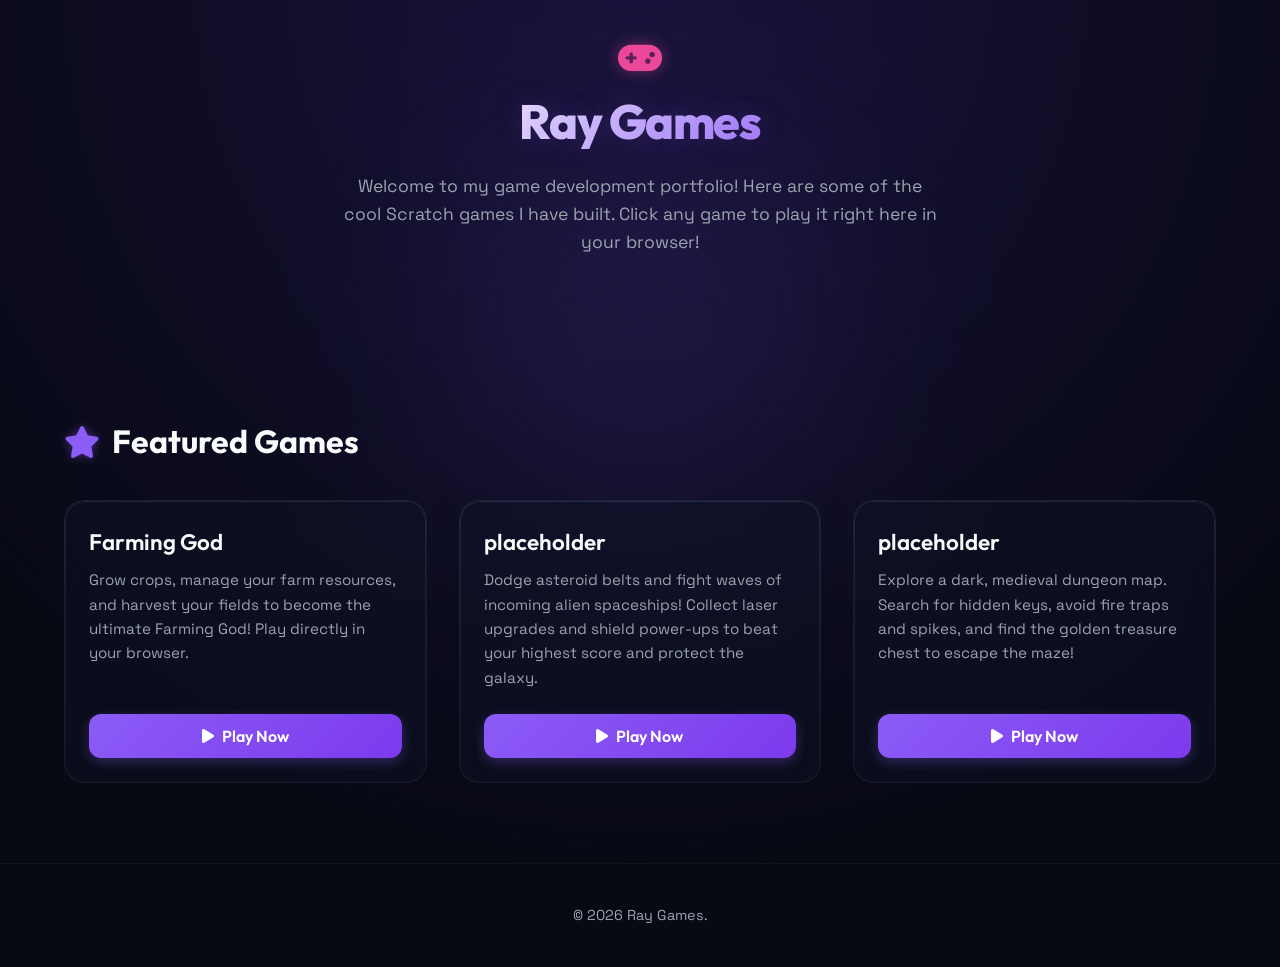
==== index.html @ 93362e8f "Add first game Farming God" ====
<!DOCTYPE html>
<html lang="en">
<head>
  <meta charset="UTF-8">
  <meta name="viewport" content="width=device-width, initial-scale=1.0">
  
  <!-- SEO & Page Metadata -->
  <title>Ray Games | My Scratch Games Portfolio</title>
  <meta name="description" content="Welcome to Ray Games! Check out the fun interactive Scratch games created by Ray, including Neon Runner, Galaxy Defender, and Mystery Maze. Play them directly in your browser.">
  
  <!-- FontAwesome Icons -->
  <link rel="stylesheet" href="https://cdnjs.cloudflare.com/ajax/libs/font-awesome/6.4.0/css/all.min.css">
  
  <!-- Custom Stylesheets -->
  <link rel="stylesheet" href="style.css">
</head>
<body>

  <!-- Header Section -->
  <header>
    <div class="container">
      <div class="logo-container">
        <i class="fa-solid fa-gamepad logo-icon"></i>
      </div>
      <h1>Ray Games</h1>
      <p>Welcome to my game development portfolio! Here are some of the cool Scratch games I have built. Click any game to play it right here in your browser!</p>
    </div>
  </header>

  <!-- Hero Section -->
  <section class="hero">
    <div class="container">
      <!-- Background glowing effect elements can be added or controlled via JS -->
    </div>
  </section>

  <!-- Games Section -->
  <section class="games-section">
    <div class="container">
      <h2 class="section-title">
        <i class="fa-solid fa-star"></i> Featured Games
      </h2>
      
      <div class="games-grid">
        <!-- Game Card 1: Farming God -->
        <div class="game-card" data-scratch-id="1306040052">
          <div class="game-content">
            <h3>Farming God</h3>
            <p>Grow crops, manage your farm resources, and harvest your fields to become the ultimate Farming God! Play directly in your browser.</p>
            <button class="btn btn-primary play-btn" id="play-farming-god">
              <i class="fa-solid fa-play"></i> Play Now
            </button>
          </div>
        </div>

        <!-- Game Card 2: Galaxy Defender -->
        <div class="game-card" data-scratch-id="10128431">
          <div class="game-content">
            <h3>placeholder</h3>
            <p>Dodge asteroid belts and fight waves of incoming alien spaceships! Collect laser upgrades and shield power-ups to beat your highest score and protect the galaxy.</p>
            <button class="btn btn-primary play-btn" id="play-galaxy-defender">
              <i class="fa-solid fa-play"></i> Play Now
            </button>
          </div>
        </div>

        <!-- Game Card 3: Mystery Maze -->
        <div class="game-card" data-scratch-id="10128431">
          <div class="game-content">
            <h3>placeholder</h3>
            <p>Explore a dark, medieval dungeon map. Search for hidden keys, avoid fire traps and spikes, and find the golden treasure chest to escape the maze!</p>
            <button class="btn btn-primary play-btn" id="play-mystery-maze">
              <i class="fa-solid fa-play"></i> Play Now
            </button>
          </div>
        </div>
      </div>
    </div>
  </section>

  <!-- Modal for Playing Game -->
  <div class="modal" id="play-modal" aria-hidden="true" role="dialog">
    <div class="modal-content">
      <div class="modal-header">
        <h3 class="modal-title">Playing Game</h3>
        <button class="modal-close" aria-label="Close modal" id="modal-close-btn">
          <i class="fa-solid fa-xmark"></i>
        </button>
      </div>
      <div class="modal-body">
        <div class="game-iframe-wrapper">
          <!-- Scratch iframe loaded dynamically by JS -->
        </div>
        <div class="modal-instructions">
          <h4><i class="fa-solid fa-circle-info"></i> How to Play</h4>
          <p>Click the green flag inside the game screen to start playing! Use your keyboard arrow keys or mouse to control the game controls.</p>
        </div>
      </div>
    </div>
  </div>

  <!-- Footer -->
  <footer>
    <div class="container">
      <p>&copy; 2026 Ray Games.</p>
    </div>
  </footer>

  <!-- Custom Scripts -->
  <script src="app.js"></script>
</body>
</html>
---- style.css ----
@import url('https://fonts.googleapis.com/css2?family=Outfit:wght@400;600;800&family=Space+Grotesk:wght@400;500;700&display=swap');

:root {
  /* Design system tokens */
  --bg-dark: #070913;
  --bg-gradient: radial-gradient(circle at 50% 0%, #17123a 0%, #070913 75%);
  --card-bg: rgba(17, 20, 40, 0.45);
  --card-border: rgba(255, 255, 255, 0.06);
  --card-border-hover: rgba(139, 92, 246, 0.4);
  --text-light: #f9fafb;
  --text-gray: #9ca3af;
  
  /* Brand colors */
  --primary: #8b5cf6;
  --primary-glow: rgba(139, 92, 246, 0.45);
  --secondary: #ec4899;
  --secondary-glow: rgba(236, 72, 153, 0.45);
  --accent-cyan: #06b6d4;
  --accent-cyan-glow: rgba(6, 182, 212, 0.4);
  
  /* Fonts */
  --font-heading: 'Outfit', sans-serif;
  --font-body: 'Space Grotesk', sans-serif;
  
  /* Shadows & Blurs */
  --glass-blur: blur(12px);
  --glow-shadow: 0 0 20px var(--primary-glow);
  --glow-shadow-secondary: 0 0 20px var(--secondary-glow);
}

/* Reset */
* {
  margin: 0;
  padding: 0;
  box-sizing: border-box;
}

html {
  scroll-behavior: smooth;
}

body {
  background-color: var(--bg-dark);
  background-image: var(--bg-gradient);
  color: var(--text-light);
  font-family: var(--font-body);
  min-height: 100vh;
  overflow-x: hidden;
  display: flex;
  flex-direction: column;
  line-height: 1.6;
}

/* Custom Scrollbar */
::-webkit-scrollbar {
  width: 8px;
}
::-webkit-scrollbar-track {
  background: var(--bg-dark);
}
::-webkit-scrollbar-thumb {
  background: rgba(255, 255, 255, 0.1);
  border-radius: 4px;
}
::-webkit-scrollbar-thumb:hover {
  background: var(--primary);
}

/* Container */
.container {
  width: 100%;
  max-width: 1200px;
  margin: 0 auto;
  padding: 0 24px;
}

/* Header */
header {
  padding: 40px 0 20px;
  text-align: center;
  position: relative;
  z-index: 10;
}

.logo-container {
  display: inline-flex;
  align-items: center;
  gap: 12px;
  margin-bottom: 8px;
}

.logo-icon {
  font-size: 2.2rem;
  color: var(--secondary);
  text-shadow: 0 0 15px var(--secondary-glow);
  animation: pulse 2s infinite ease-in-out;
}

header h1 {
  font-family: var(--font-heading);
  font-size: 3rem;
  font-weight: 800;
  letter-spacing: -0.03em;
  background: linear-gradient(135deg, #fff 30%, var(--primary) 70%, var(--secondary) 100%);
  -webkit-background-clip: text;
  -webkit-text-fill-color: transparent;
  background-clip: text;
  text-shadow: 0 0 30px rgba(139, 92, 246, 0.2);
  margin: 0;
}

header p {
  color: var(--text-gray);
  font-size: 1.1rem;
  max-width: 600px;
  margin: 12px auto 0;
}

/* Hero Section */
.hero {
  text-align: center;
  padding: 60px 0 40px;
  position: relative;
}

.hero::after {
  content: '';
  position: absolute;
  top: 50%;
  left: 50%;
  transform: translate(-50%, -50%);
  width: 300px;
  height: 300px;
  background: var(--primary);
  filter: blur(120px);
  opacity: 0.15;
  pointer-events: none;
  z-index: 0;
}

/* Games Grid */
.games-section {
  padding: 40px 0 80px;
  position: relative;
  z-index: 1;
}

.section-title {
  font-family: var(--font-heading);
  font-size: 2rem;
  font-weight: 700;
  margin-bottom: 32px;
  display: flex;
  align-items: center;
  gap: 12px;
}

.section-title i {
  color: var(--primary);
  text-shadow: 0 0 10px var(--primary-glow);
}

.games-grid {
  display: grid;
  grid-template-columns: repeat(auto-fill, minmax(320px, 1fr));
  gap: 32px;
}

/* Game Card */
.game-card {
  background: var(--card-bg);
  border: 1px solid var(--card-border);
  border-radius: 20px;
  overflow: hidden;
  backdrop-filter: var(--glass-blur);
  -webkit-backdrop-filter: var(--glass-blur);
  transition: all 0.4s cubic-bezier(0.175, 0.885, 0.32, 1.275);
  display: flex;
  flex-direction: column;
  position: relative;
}

.game-card::before {
  content: '';
  position: absolute;
  inset: 0;
  border-radius: 20px;
  padding: 1px;
  background: linear-gradient(to bottom, rgba(255, 255, 255, 0.1), rgba(255, 255, 255, 0.02));
  -webkit-mask: linear-gradient(#fff 0 0) content-box, linear-gradient(#fff 0 0);
  -webkit-mask-composite: xor;
  mask-composite: exclude;
  pointer-events: none;
}

.game-card:hover {
  transform: translateY(-8px);
  border-color: var(--card-border-hover);
  box-shadow: 0 12px 30px rgba(0, 0, 0, 0.4), 0 0 20px var(--primary-glow);
}

.game-thumbnail-container {
  width: 100%;
  aspect-ratio: 16/10;
  background: #111424;
  overflow: hidden;
  position: relative;
}

.game-thumbnail {
  width: 100%;
  height: 100%;
  object-fit: cover;
  transition: transform 0.6s ease;
}

.game-card:hover .game-thumbnail {
  transform: scale(1.08);
}

.game-thumbnail-placeholder {
  width: 100%;
  height: 100%;
  display: flex;
  align-items: center;
  justify-content: center;
  background: linear-gradient(135deg, #151138 0%, #1e194c 100%);
  color: var(--primary);
  font-size: 3rem;
  position: relative;
}

.game-thumbnail-placeholder::after {
  content: '';
  position: absolute;
  width: 60px;
  height: 60px;
  background: var(--primary);
  filter: blur(30px);
  opacity: 0.5;
}

.game-content {
  padding: 24px;
  display: flex;
  flex-direction: column;
  flex-grow: 1;
}

.game-tags {
  display: flex;
  flex-wrap: wrap;
  gap: 8px;
  margin-bottom: 14px;
}

.game-tag {
  font-size: 0.75rem;
  font-weight: 600;
  text-transform: uppercase;
  letter-spacing: 0.05em;
  padding: 4px 10px;
  border-radius: 100px;
  background: rgba(255, 255, 255, 0.05);
  color: var(--text-gray);
  border: 1px solid rgba(255, 255, 255, 0.05);
}

.game-tag.primary {
  background: rgba(139, 92, 246, 0.15);
  color: #c084fc;
  border-color: rgba(139, 92, 246, 0.2);
}

.game-tag.secondary {
  background: rgba(236, 72, 153, 0.15);
  color: #f472b6;
  border-color: rgba(236, 72, 153, 0.2);
}

.game-card h3 {
  font-family: var(--font-heading);
  font-size: 1.4rem;
  font-weight: 600;
  margin-bottom: 8px;
  color: var(--text-light);
}

.game-card p {
  color: var(--text-gray);
  font-size: 0.95rem;
  margin-bottom: 24px;
  flex-grow: 1;
}

.btn {
  display: inline-flex;
  align-items: center;
  justify-content: center;
  gap: 8px;
  padding: 12px 24px;
  border-radius: 12px;
  font-family: var(--font-heading);
  font-weight: 600;
  font-size: 1rem;
  cursor: pointer;
  transition: all 0.3s ease;
  border: none;
  text-decoration: none;
}

.btn-primary {
  background: linear-gradient(135deg, var(--primary) 0%, #7c3aed 100%);
  color: #fff;
  box-shadow: 0 4px 12px rgba(139, 92, 246, 0.3);
}

.btn-primary:hover {
  transform: translateY(-2px);
  box-shadow: 0 6px 20px rgba(139, 92, 246, 0.5), 0 0 10px var(--primary-glow);
}

.btn-primary:active {
  transform: translateY(0);
}

.game-card .btn {
  width: 100%;
}

/* Play Modal */
.modal {
  position: fixed;
  inset: 0;
  background: rgba(4, 5, 11, 0.85);
  backdrop-filter: blur(16px);
  -webkit-backdrop-filter: blur(16px);
  z-index: 100;
  display: flex;
  align-items: center;
  justify-content: center;
  opacity: 0;
  pointer-events: none;
  transition: opacity 0.4s ease;
  padding: 20px;
}

.modal.active {
  opacity: 1;
  pointer-events: all;
}

.modal-content {
  background: #0f1225;
  border: 1px solid rgba(255, 255, 255, 0.08);
  box-shadow: 0 25px 50px -12px rgba(0, 0, 0, 0.5), 0 0 30px rgba(139, 92, 246, 0.2);
  width: 100%;
  max-width: 800px;
  border-radius: 24px;
  overflow: hidden;
  transform: scale(0.9) translateY(20px);
  transition: transform 0.4s cubic-bezier(0.175, 0.885, 0.32, 1.275);
}

.modal.active .modal-content {
  transform: scale(1) translateY(0);
}

.modal-header {
  padding: 20px 24px;
  border-bottom: 1px solid rgba(255, 255, 255, 0.06);
  display: flex;
  align-items: center;
  justify-content: space-between;
}

.modal-title {
  font-family: var(--font-heading);
  font-size: 1.5rem;
  font-weight: 700;
}

.modal-close {
  background: rgba(255, 255, 255, 0.05);
  border: none;
  color: var(--text-gray);
  width: 36px;
  height: 36px;
  border-radius: 50%;
  display: flex;
  align-items: center;
  justify-content: center;
  cursor: pointer;
  transition: all 0.2s ease;
}

.modal-close:hover {
  background: rgba(239, 68, 68, 0.15);
  color: #ef4444;
}

.modal-body {
  padding: 24px;
}

.game-iframe-wrapper {
  position: relative;
  width: 100%;
  aspect-ratio: 485/402; /* Match Scratch standard layout 4:3 */
  max-width: 640px;
  margin: 0 auto;
  border-radius: 12px;
  overflow: hidden;
  background: #000;
  box-shadow: 0 4px 20px rgba(0, 0, 0, 0.6);
  border: 1px solid rgba(255, 255, 255, 0.05);
}

.game-iframe-wrapper iframe {
  position: absolute;
  top: 0;
  left: 0;
  width: 100%;
  height: 100%;
  border: none;
}

.modal-instructions {
  margin-top: 20px;
  background: rgba(255, 255, 255, 0.02);
  border: 1px solid rgba(255, 255, 255, 0.04);
  padding: 16px;
  border-radius: 12px;
}

.modal-instructions h4 {
  font-family: var(--font-heading);
  font-size: 1rem;
  font-weight: 600;
  margin-bottom: 6px;
  color: var(--primary);
  display: flex;
  align-items: center;
  gap: 8px;
}

.modal-instructions p {
  color: var(--text-gray);
  font-size: 0.9rem;
}

/* Footer */
footer {
  margin-top: auto;
  padding: 40px 0;
  border-top: 1px solid rgba(255, 255, 255, 0.04);
  text-align: center;
  color: var(--text-gray);
  font-size: 0.9rem;
}

footer a {
  color: var(--primary);
  text-decoration: none;
}

footer a:hover {
  text-decoration: underline;
}

/* Animations */
@keyframes pulse {
  0%, 100% {
    transform: scale(1);
    opacity: 1;
  }
  50% {
    transform: scale(1.1);
    opacity: 0.8;
    text-shadow: 0 0 25px var(--secondary-glow);
  }
}

/* Responsive adjustments */
@media (max-width: 768px) {
  header h1 {
    font-size: 2.2rem;
  }
  
  .hero {
    padding: 40px 0 20px;
  }
  
  .games-grid {
    grid-template-columns: 1fr;
    gap: 24px;
  }
  
  .modal-content {
    border-radius: 16px;
  }
  
  .modal-body {
    padding: 16px;
  }
}
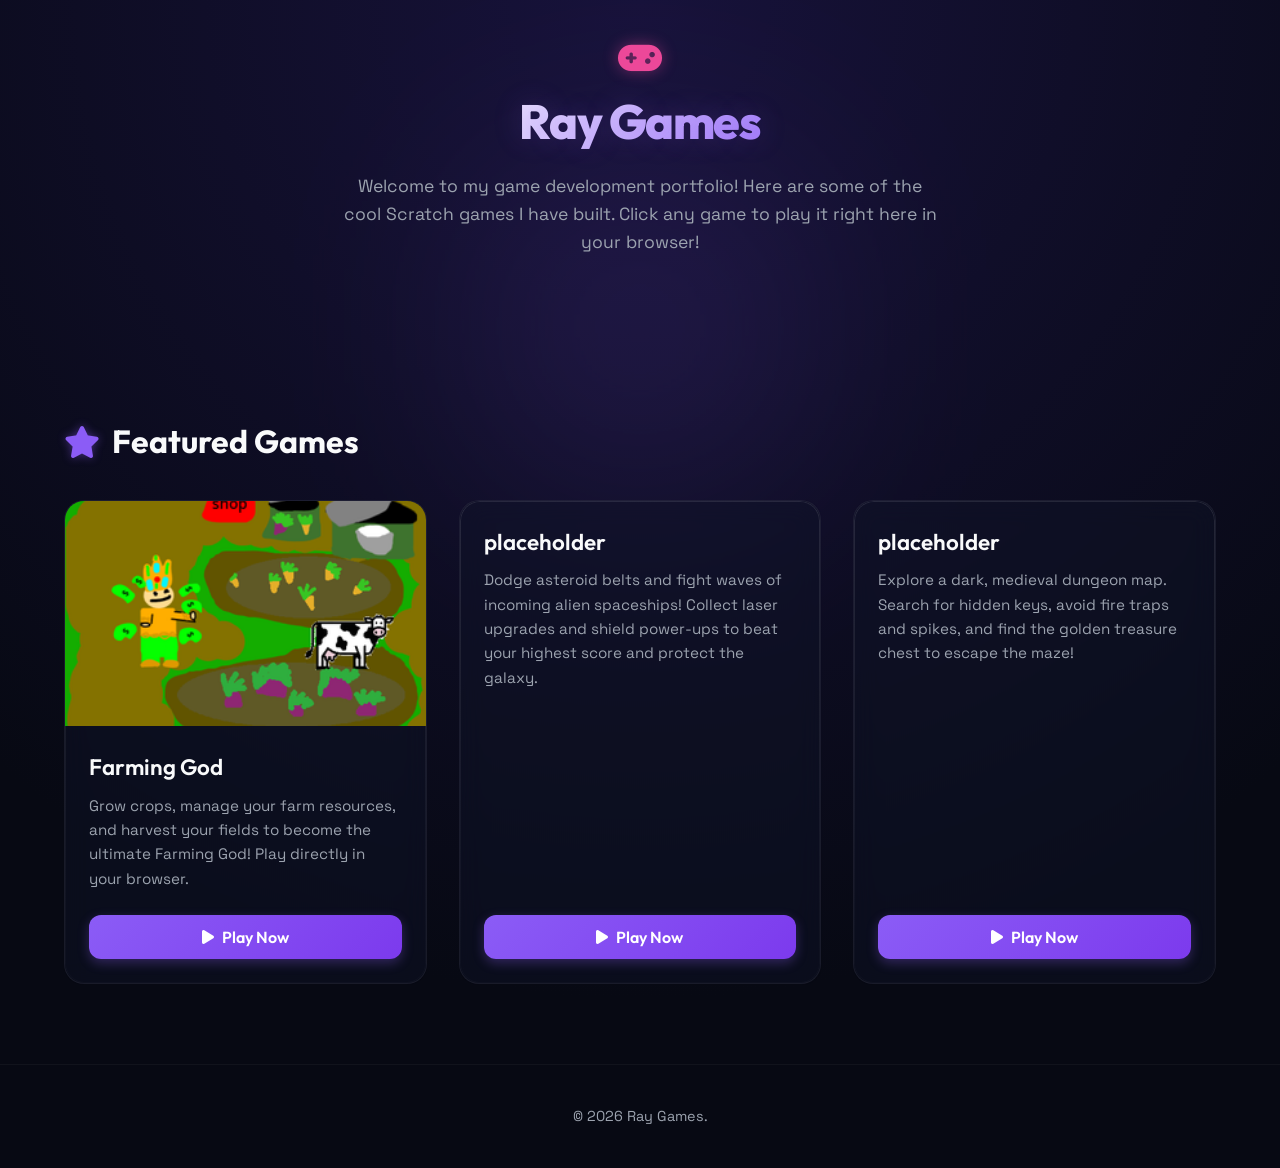
==== commit c23c32d4: "Add custom thumbnail image for Farming God" ====
--- a/index.html
+++ b/index.html
@@ -43,7 +43,10 @@
       
       <div class="games-grid">
         <!-- Game Card 1: Farming God -->
-        <div class="game-card" data-scratch-id="1306040052">
+        <div class="game-card" data-scratch-id="1306040052" data-instructions="w s a d move. Walk into the cow or the food disposals to interact. Click on the field to plant, on fully grown plants to harvest, on the shop to enter the shop menu click on one of the shop icons to buy skins.">
+          <div class="game-thumbnail-container">
+            <img class="game-thumbnail" src="img/farming_god.png" alt="Farming God game art">
+          </div>
           <div class="game-content">
             <h3>Farming God</h3>
             <p>Grow crops, manage your farm resources, and harvest your fields to become the ultimate Farming God! Play directly in your browser.</p>
@@ -91,6 +94,9 @@
         <div class="game-iframe-wrapper">
           <!-- Scratch iframe loaded dynamically by JS -->
         </div>
+        <div class="scratch-link-wrapper">
+          <!-- Scratch link loaded dynamically by JS -->
+        </div>
         <div class="modal-instructions">
           <h4><i class="fa-solid fa-circle-info"></i> How to Play</h4>
           <p>Click the green flag inside the game screen to start playing! Use your keyboard arrow keys or mouse to control the game controls.</p>
--- a/style.css
+++ b/style.css
@@ -449,6 +449,37 @@
   font-size: 0.9rem;
 }
 
+.scratch-link-wrapper {
+  text-align: center;
+  margin-top: 20px;
+}
+
+.scratch-link {
+  color: var(--text-gray);
+  text-decoration: none;
+  font-size: 0.95rem;
+  display: inline-flex;
+  align-items: center;
+  gap: 8px;
+  transition: all 0.3s ease;
+  padding: 8px 16px;
+  background: rgba(255, 255, 255, 0.03);
+  border: 1px solid rgba(255, 255, 255, 0.05);
+  border-radius: 8px;
+}
+
+.scratch-link:hover {
+  color: #fff;
+  background: rgba(139, 92, 246, 0.15);
+  border-color: var(--primary);
+  box-shadow: 0 0 15px rgba(139, 92, 246, 0.2);
+}
+
+.scratch-link i {
+  font-size: 0.85rem;
+  color: var(--primary);
+}
+
 /* Footer */
 footer {
   margin-top: auto;
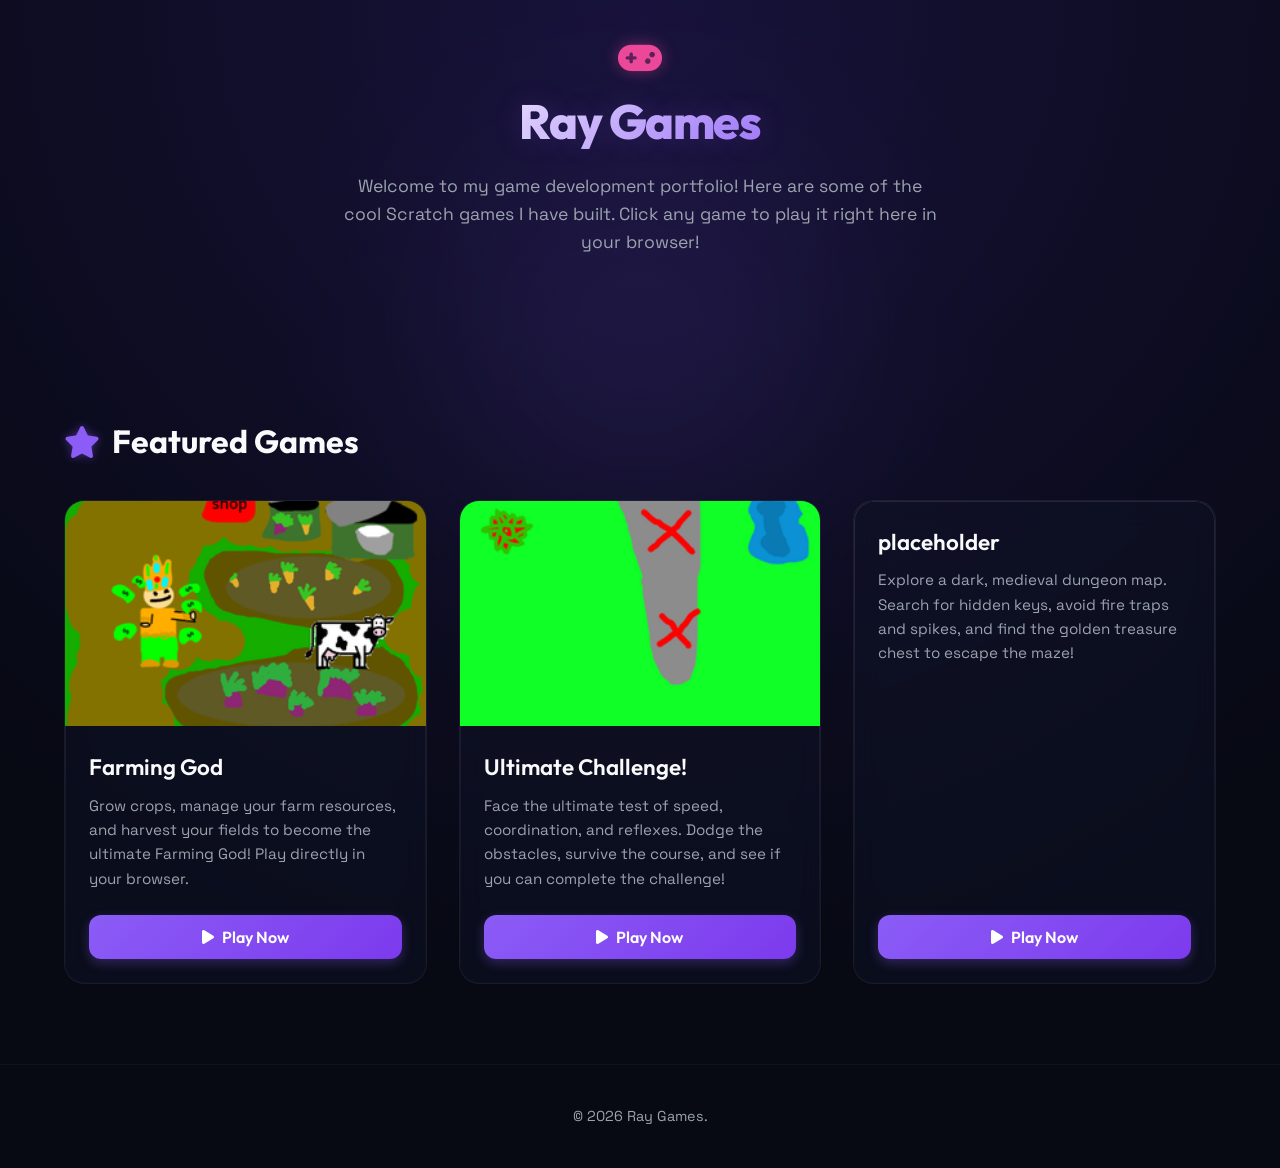
==== commit e226be2c: "Add second game Ultimate Challenge!" ====
--- a/index.html
+++ b/index.html
@@ -56,12 +56,15 @@
           </div>
         </div>
 
-        <!-- Game Card 2: Galaxy Defender -->
-        <div class="game-card" data-scratch-id="10128431">
+        <!-- Game Card 2: Ultimate Challenge! -->
+        <div class="game-card" data-scratch-id="1335067182">
+          <div class="game-thumbnail-container">
+            <img class="game-thumbnail" src="img/ultimate_challenge.png" alt="Ultimate Challenge! game art">
+          </div>
           <div class="game-content">
-            <h3>placeholder</h3>
-            <p>Dodge asteroid belts and fight waves of incoming alien spaceships! Collect laser upgrades and shield power-ups to beat your highest score and protect the galaxy.</p>
-            <button class="btn btn-primary play-btn" id="play-galaxy-defender">
+            <h3>Ultimate Challenge!</h3>
+            <p>Face the ultimate test of speed, coordination, and reflexes. Dodge the obstacles, survive the course, and see if you can complete the challenge!</p>
+            <button class="btn btn-primary play-btn" id="play-ultimate-challenge">
               <i class="fa-solid fa-play"></i> Play Now
             </button>
           </div>
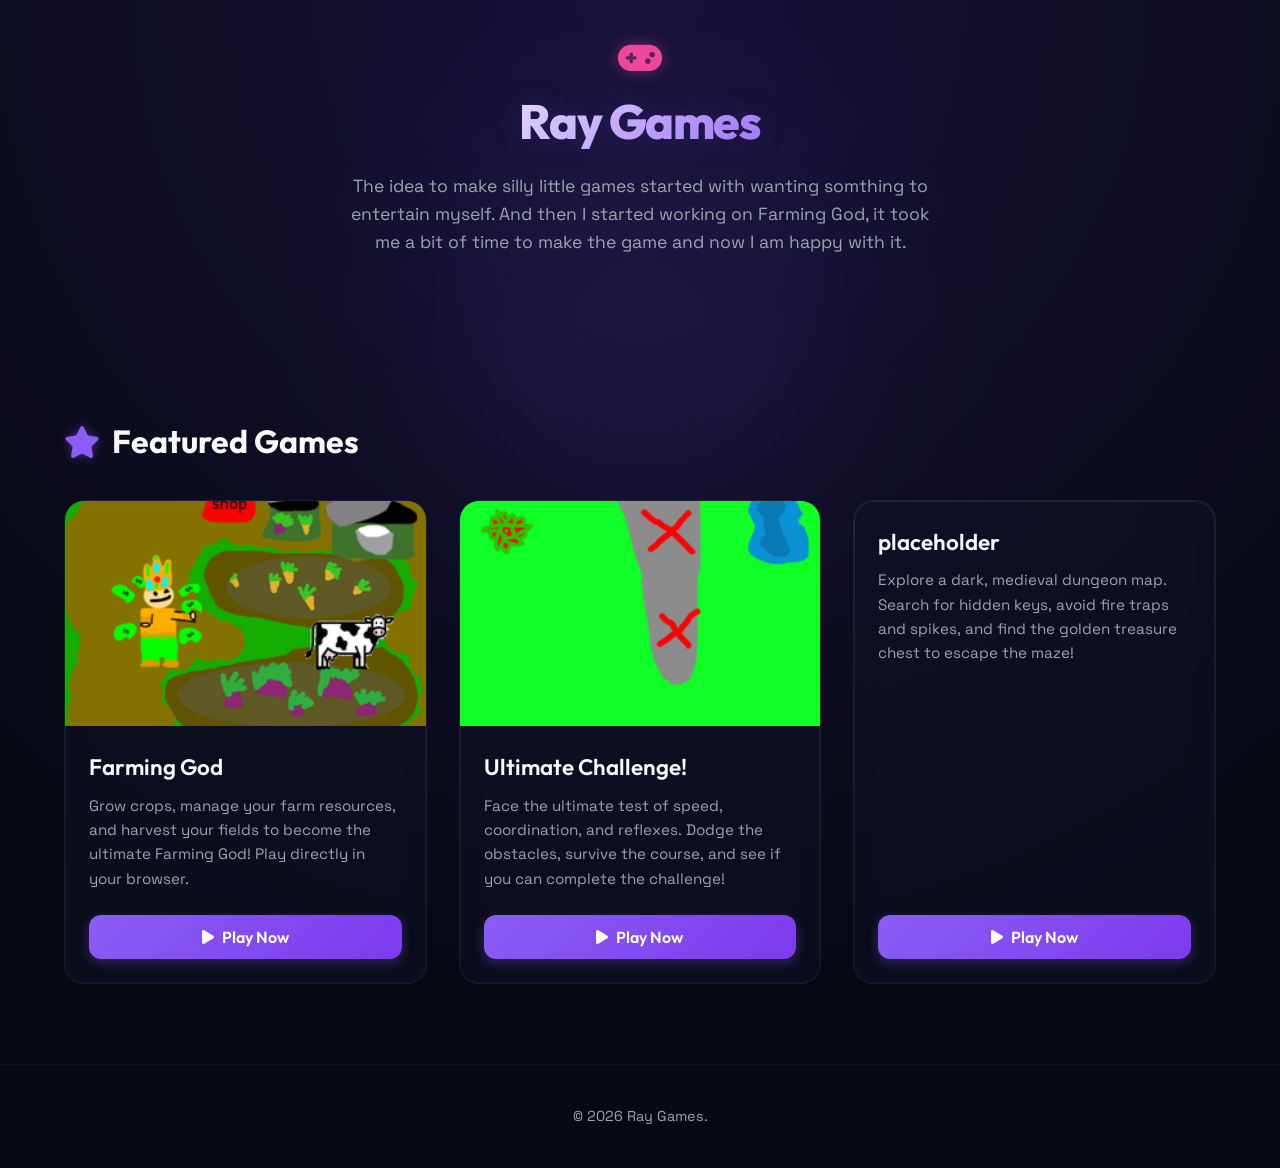
==== commit 62a7362e: "refactor: update project introduction text and improve HTML formatting for readability" ====
--- a/index.html
+++ b/index.html
@@ -1,19 +1,23 @@
 <!DOCTYPE html>
 <html lang="en">
+
 <head>
   <meta charset="UTF-8">
   <meta name="viewport" content="width=device-width, initial-scale=1.0">
-  
+
   <!-- SEO & Page Metadata -->
+  <link rel="icon" type="image/png" href="img/favicon.png">
   <title>Ray Games | My Scratch Games Portfolio</title>
-  <meta name="description" content="Welcome to Ray Games! Check out the fun interactive Scratch games created by Ray, including Neon Runner, Galaxy Defender, and Mystery Maze. Play them directly in your browser.">
-  
+  <meta name="description"
+    content="Welcome to Ray Games! Check out the fun interactive Scratch games created by Ray, including Neon Runner, Galaxy Defender, and Mystery Maze. Play them directly in your browser.">
+
   <!-- FontAwesome Icons -->
   <link rel="stylesheet" href="https://cdnjs.cloudflare.com/ajax/libs/font-awesome/6.4.0/css/all.min.css">
-  
+
   <!-- Custom Stylesheets -->
   <link rel="stylesheet" href="style.css">
 </head>
+
 <body>
 
   <!-- Header Section -->
@@ -23,7 +27,8 @@
         <i class="fa-solid fa-gamepad logo-icon"></i>
       </div>
       <h1>Ray Games</h1>
-      <p>Welcome to my game development portfolio! Here are some of the cool Scratch games I have built. Click any game to play it right here in your browser!</p>
+      <p>The idea to make silly little games started with wanting somthing to entertain myself. And then I started
+        working on Farming God, it took me a bit of time to make the game and now I am happy with it.</p>
     </div>
   </header>
 
@@ -40,16 +45,18 @@
       <h2 class="section-title">
         <i class="fa-solid fa-star"></i> Featured Games
       </h2>
-      
+
       <div class="games-grid">
         <!-- Game Card 1: Farming God -->
-        <div class="game-card" data-scratch-id="1306040052" data-instructions="w s a d move. Walk into the cow or the food disposals to interact. Click on the field to plant, on fully grown plants to harvest, on the shop to enter the shop menu click on one of the shop icons to buy skins.">
+        <div class="game-card" data-scratch-id="1306040052"
+          data-instructions="w s a d move. Walk into the cow or the food disposals to interact. Click on the field to plant, on fully grown plants to harvest, on the shop to enter the shop menu click on one of the shop icons to buy skins.">
           <div class="game-thumbnail-container">
             <img class="game-thumbnail" src="img/farming_god.png" alt="Farming God game art">
           </div>
           <div class="game-content">
             <h3>Farming God</h3>
-            <p>Grow crops, manage your farm resources, and harvest your fields to become the ultimate Farming God! Play directly in your browser.</p>
+            <p>Grow crops, manage your farm resources, and harvest your fields to become the ultimate Farming God! Play
+              directly in your browser.</p>
             <button class="btn btn-primary play-btn" id="play-farming-god">
               <i class="fa-solid fa-play"></i> Play Now
             </button>
@@ -63,7 +70,8 @@
           </div>
           <div class="game-content">
             <h3>Ultimate Challenge!</h3>
-            <p>Face the ultimate test of speed, coordination, and reflexes. Dodge the obstacles, survive the course, and see if you can complete the challenge!</p>
+            <p>Face the ultimate test of speed, coordination, and reflexes. Dodge the obstacles, survive the course, and
+              see if you can complete the challenge!</p>
             <button class="btn btn-primary play-btn" id="play-ultimate-challenge">
               <i class="fa-solid fa-play"></i> Play Now
             </button>
@@ -74,7 +82,8 @@
         <div class="game-card" data-scratch-id="10128431">
           <div class="game-content">
             <h3>placeholder</h3>
-            <p>Explore a dark, medieval dungeon map. Search for hidden keys, avoid fire traps and spikes, and find the golden treasure chest to escape the maze!</p>
+            <p>Explore a dark, medieval dungeon map. Search for hidden keys, avoid fire traps and spikes, and find the
+              golden treasure chest to escape the maze!</p>
             <button class="btn btn-primary play-btn" id="play-mystery-maze">
               <i class="fa-solid fa-play"></i> Play Now
             </button>
@@ -102,7 +111,8 @@
         </div>
         <div class="modal-instructions">
           <h4><i class="fa-solid fa-circle-info"></i> How to Play</h4>
-          <p>Click the green flag inside the game screen to start playing! Use your keyboard arrow keys or mouse to control the game controls.</p>
+          <p>Click the green flag inside the game screen to start playing! Use your keyboard arrow keys or mouse to
+            control the game controls.</p>
         </div>
       </div>
     </div>
@@ -118,4 +128,5 @@
   <!-- Custom Scripts -->
   <script src="app.js"></script>
 </body>
-</html>
+
+</html>
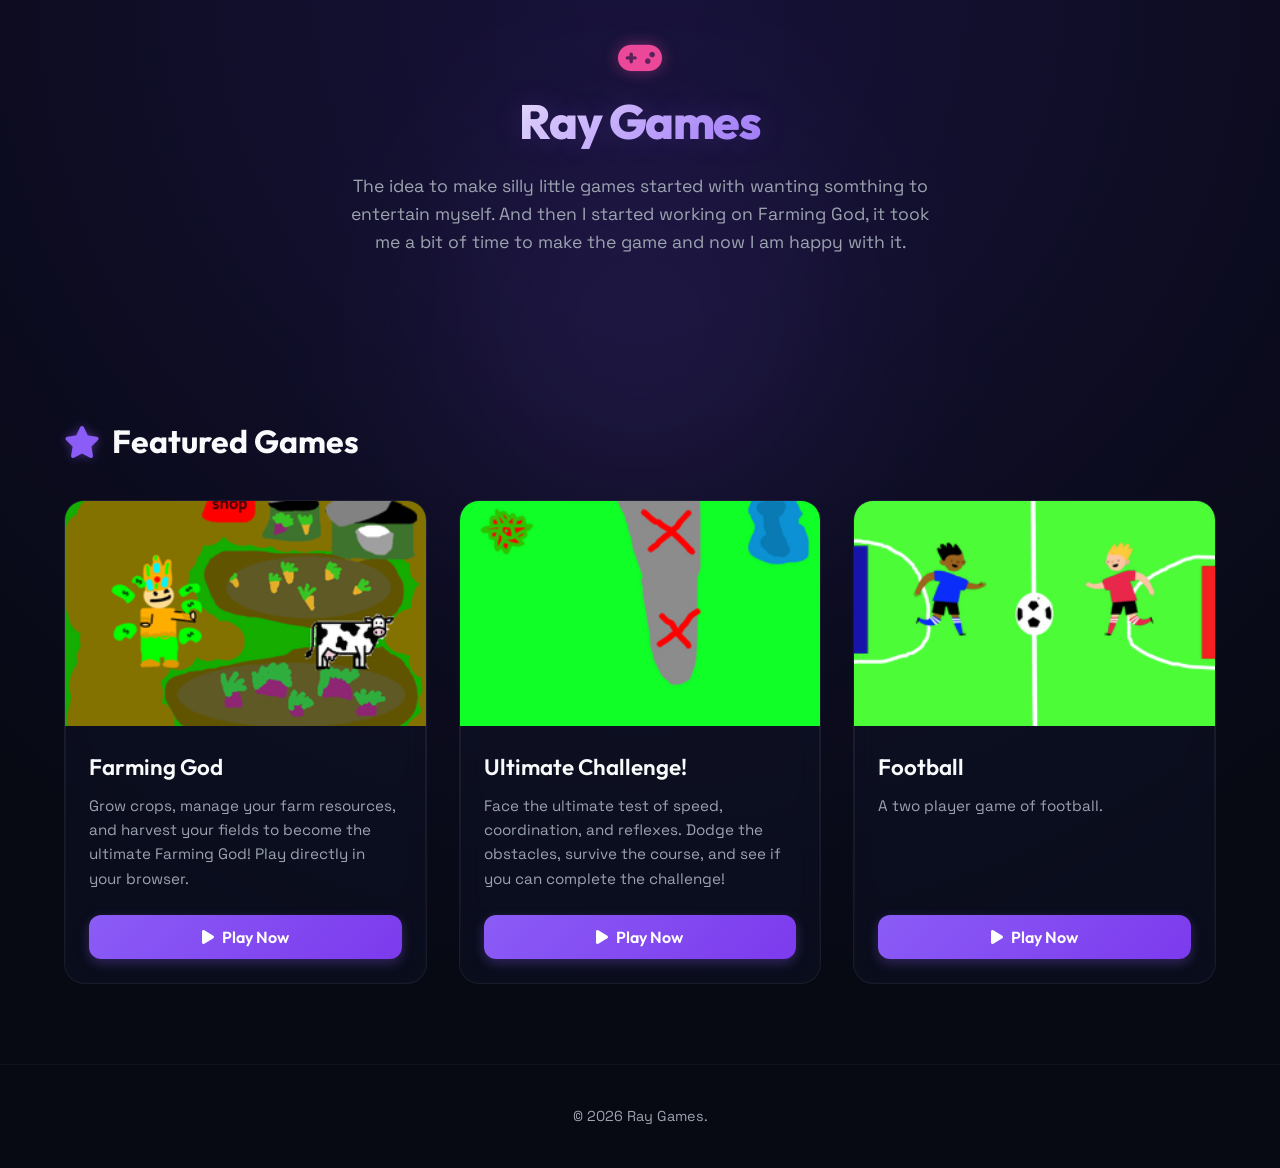
==== commit c490dcc1: "feat: replace mystery maze placeholder with new football game card and assets" ====
--- a/index.html
+++ b/index.html
@@ -78,13 +78,15 @@
           </div>
         </div>
 
-        <!-- Game Card 3: Mystery Maze -->
-        <div class="game-card" data-scratch-id="10128431">
+        <!-- Game Card 3: Football -->
+        <div class="game-card" data-scratch-id="1363429316">
+          <div class="game-thumbnail-container">
+            <img class="game-thumbnail" src="img/football.png" alt="Football game art">
+          </div>
           <div class="game-content">
-            <h3>placeholder</h3>
-            <p>Explore a dark, medieval dungeon map. Search for hidden keys, avoid fire traps and spikes, and find the
-              golden treasure chest to escape the maze!</p>
-            <button class="btn btn-primary play-btn" id="play-mystery-maze">
+            <h3>Football</h3>
+            <p>A two player game of football.</p>
+            <button class="btn btn-primary play-btn" id="play-football">
               <i class="fa-solid fa-play"></i> Play Now
             </button>
           </div>
